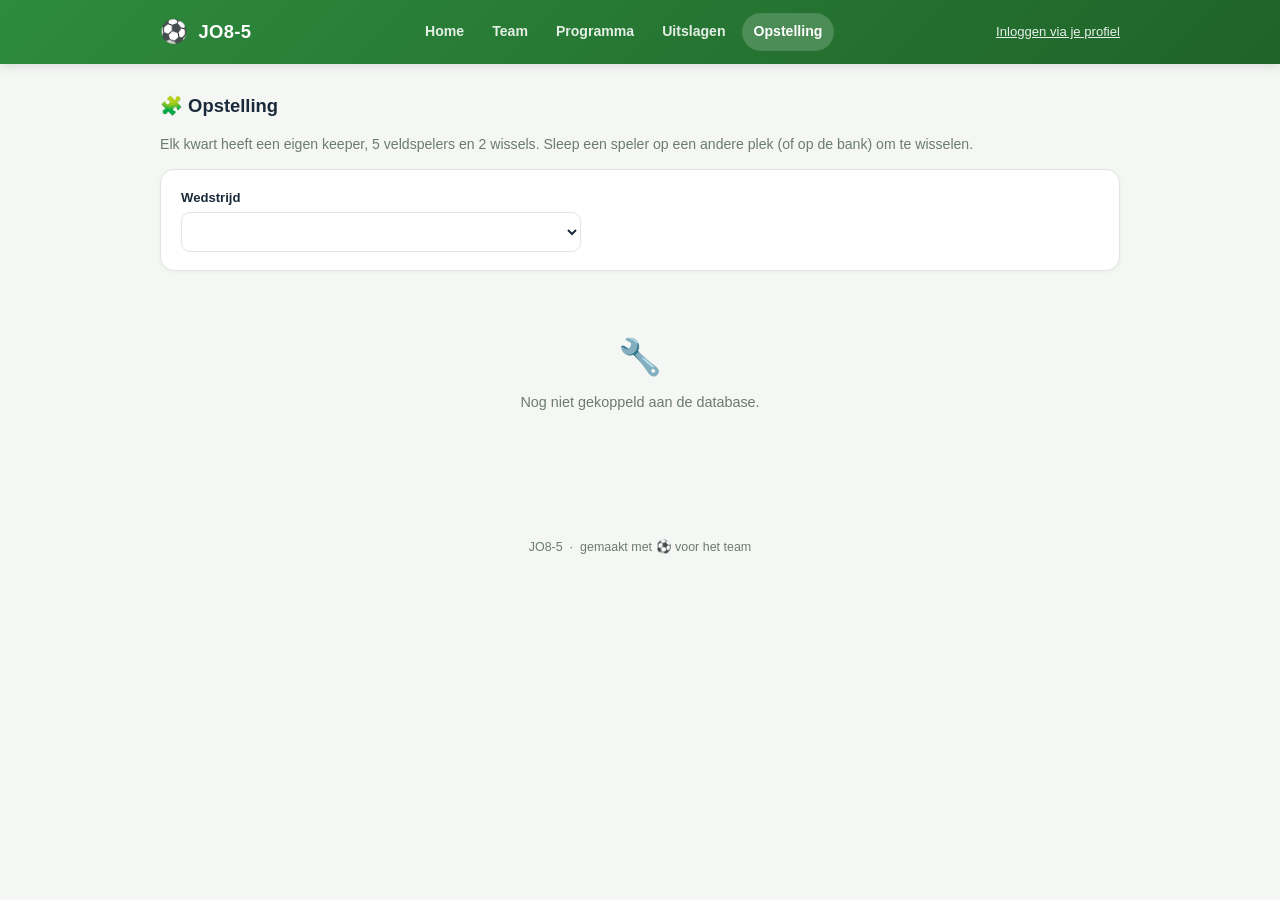
==== opstelling.html @ 722e87fe "Bouw JO8-5 teamsite: spelers, programma, uitslagen en opstelling Statische site (vanilla JS + Supaba" ====
<!DOCTYPE html>
<html lang="nl">
<head>
<meta charset="UTF-8" />
<meta name="viewport" content="width=device-width, initial-scale=1.0" />
<title>Opstelling – JO8-5</title>
<link rel="stylesheet" href="style.css" />
</head>
<body>

<main>
  <div class="sectie-titel" style="margin-top:0">🧩 Opstelling</div>
  <p style="color:var(--text-muted);font-size:0.88rem;margin-bottom:14px">Elk kwart heeft een eigen keeper, 5 veldspelers en 2 wissels. Sleep een speler op een andere plek (of op de bank) om te wisselen.</p>

  <div class="card" style="margin-bottom:20px">
    <div class="form-group" style="margin:0">
      <label>Wedstrijd</label>
      <select id="kies-opstelling-wedstrijd"></select>
    </div>
  </div>

  <div id="opstelling-inhoud"><div class="leeg-melding">Laden…</div></div>
</main>

<script src="shared.js"></script>
<script>
renderHeader('opstelling');
renderFooter();

const sessie = huidigeSessie();
const MAG_BEWERKEN = !!(sessie && sessie.isBeheerder);

// Vaste veldposities: index 0 = keeper, 1-2 = verdedigers, 3-4 = middenvelders, 5 = aanvaller
const POSITIES = [
  { x: 50, y: 90, rol: 'keeper' },
  { x: 28, y: 68 }, { x: 72, y: 68 },
  { x: 28, y: 42 }, { x: 72, y: 42 },
  { x: 50, y: 18 },
];

let SPELERS = [];         // [{id, naam, foto_url}]
let SPELERS_BY_ID = {};
let KWART_DATA = {};      // { 1: {spelers:[id x6], wissels:[id x2]}, 2: {...}, 3: {...}, 4: {...} }
let HUIDIGE_WEDSTRIJD_ID = null;

function chipHtml(spelerId, kwart, slotType, slotIndex, rol) {
  const s = SPELERS_BY_ID[spelerId];
  if (!s) return '';
  const foto = s.foto_url
    ? `<img class="chip-foto" src="${s.foto_url}" alt="" onerror="this.outerHTML='<div class=chip-avatar>${escapeHtml((s.naam||'?')[0])}</div>'" />`
    : `<div class="chip-avatar">${escapeHtml((s.naam||'?')[0])}</div>`;
  return `
    <div class="speler-chip ${rol==='keeper'?'keeper':''} ${MAG_BEWERKEN?'':'niet-bewerkbaar'}"
         data-kwart="${kwart}" data-slot-type="${slotType}" data-slot-index="${slotIndex}" data-speler-id="${spelerId}">
      ${foto}
      <div class="chip-naam">${escapeHtml(s.naam)}${rol==='keeper' ? ' 🧤' : ''}</div>
    </div>`;
}

function renderKwart(kwart) {
  const data = KWART_DATA[kwart];
  const veldSlots = POSITIES.map((pos, i) => `
    <div class="veld-slot" style="left:${pos.x}%;top:${pos.y}%">
      ${chipHtml(data.spelers[i], kwart, 'veld', i, pos.rol)}
    </div>`).join('');

  const bankChips = data.wissels.map((id, i) => chipHtml(id, kwart, 'bank', i, null)).join('');

  return `
    <div class="kwart-blok" data-kwart-blok="${kwart}">
      <div class="kwart-titel">⏱️ Kwart ${kwart}</div>
      <div class="veld" data-kwart-veld="${kwart}">
        <div class="goal-box"></div>
        ${veldSlots}
      </div>
      <div class="bank-wrap">
        <div class="bank-titel">🔄 Wissels</div>
        <div class="bank-rij" data-kwart-bank="${kwart}">${bankChips}</div>
      </div>
    </div>`;
}

function renderAlleKwarten() {
  const wrap = document.getElementById('opstelling-inhoud');
  let html = `<div class="kwarten-grid">${[1,2,3,4].map(renderKwart).join('')}</div>`;
  if (MAG_BEWERKEN) {
    html += `
      <div style="margin-top:20px;display:flex;align-items:center;gap:12px">
        <button class="btn" id="btn-opslaan-opstelling">💾 Opstelling opslaan</button>
        <span id="opslaan-status" style="font-size:0.85rem;color:var(--text-muted)"></span>
      </div>`;
  }
  wrap.innerHTML = html;
  if (MAG_BEWERKEN) {
    document.getElementById('btn-opslaan-opstelling').addEventListener('click', slaOpstellingOp);
    koppelSleepEvents();
  }
}

// ============ Slepen (pointer events — werkt met muis én touch) ============
let dragState = null; // { spelerId, vanuitKwart, vanuitType, vanuitIndex, ghostEl }

function koppelSleepEvents() {
  document.querySelectorAll('.speler-chip').forEach(chip => {
    chip.addEventListener('pointerdown', onChipPointerDown);
  });
}

function onChipPointerDown(e) {
  const chip = e.currentTarget;
  e.preventDefault();
  const spelerId = parseInt(chip.dataset.spelerId, 10);
  dragState = {
    spelerId,
    kwart: parseInt(chip.dataset.kwart, 10),
    vanuitType: chip.dataset.slotType,
    vanuitIndex: parseInt(chip.dataset.slotIndex, 10),
  };
  chip.classList.add('dragging');

  const ghost = chip.cloneNode(true);
  ghost.classList.remove('dragging');
  ghost.classList.add('sleep-ghost');
  ghost.style.left = e.clientX + 'px';
  ghost.style.top = e.clientY + 'px';
  document.body.appendChild(ghost);
  dragState.ghostEl = ghost;
  dragState.bronChip = chip;

  window.addEventListener('pointermove', onPointerMove);
  window.addEventListener('pointerup', onPointerUp, { once: true });
}

function onPointerMove(e) {
  if (!dragState) return;
  dragState.ghostEl.style.left = e.clientX + 'px';
  dragState.ghostEl.style.top = e.clientY + 'px';
}

function onPointerUp(e) {
  window.removeEventListener('pointermove', onPointerMove);
  if (!dragState) return;
  const { spelerId, kwart, vanuitType, vanuitIndex, ghostEl, bronChip } = dragState;
  ghostEl.remove();
  bronChip.classList.remove('dragging');

  // Zoek het element onder de vinger/muis, binnen hetzelfde kwart
  ghostEl.style.display = 'none';
  const onder = document.elementFromPoint(e.clientX, e.clientY);
  dragState = null;
  if (!onder) return;

  const veldEl = onder.closest(`[data-kwart-veld="${kwart}"]`);
  const bankEl = onder.closest(`[data-kwart-bank="${kwart}"]`);

  let doelType = null, doelIndex = null;
  if (veldEl) {
    // Bepaal dichtstbijzijnde veldpositie t.o.v. de dropcoördinaat
    const rect = veldEl.getBoundingClientRect();
    const relX = ((e.clientX - rect.left) / rect.width) * 100;
    const relY = ((e.clientY - rect.top) / rect.height) * 100;
    let besteAfstand = Infinity;
    POSITIES.forEach((pos, i) => {
      const afstand = Math.hypot(pos.x - relX, pos.y - relY);
      if (afstand < besteAfstand) { besteAfstand = afstand; doelIndex = i; }
    });
    doelType = 'veld';
  } else if (bankEl) {
    const chipOnder = onder.closest('.speler-chip');
    doelType = 'bank';
    doelIndex = chipOnder ? parseInt(chipOnder.dataset.slotIndex, 10) : (KWART_DATA[kwart].wissels.length > 0 ? 0 : 0);
  } else {
    return; // buiten een geldig doel losgelaten
  }

  if (doelType === vanuitType && doelIndex === vanuitIndex) return; // zelfde plek

  // Wissel de twee spelers om
  const data = KWART_DATA[kwart];
  const bron = vanuitType === 'veld' ? data.spelers : data.wissels;
  const doel = doelType === 'veld' ? data.spelers : data.wissels;
  const doelSpelerId = doel[doelIndex];
  doel[doelIndex] = spelerId;
  bron[vanuitIndex] = doelSpelerId;

  const wrap = document.getElementById('opstelling-inhoud');
  const blok = wrap.querySelector(`[data-kwart-blok="${kwart}"]`);
  blok.outerHTML = renderKwart(kwart);
  koppelSleepEvents();
}

// ============ Data laden/opslaan ============
function standaardKwartData() {
  const ids = SPELERS.map(s => s.id);
  return { spelers: ids.slice(0, 6), wissels: ids.slice(6, 8) };
}

async function laadOpstellingen() {
  const inhoud = document.getElementById('opstelling-inhoud');
  if (!IS_CONFIGURED) { inhoud.innerHTML = '<div class="leeg-melding"><div class="icoon">🔧</div>Nog niet gekoppeld aan de database.</div>'; return; }
  if (!HUIDIGE_WEDSTRIJD_ID) { inhoud.innerHTML = '<div class="leeg-melding">Geen wedstrijden gevonden — voeg er eerst een toe via Programma.</div>'; return; }

  KWART_DATA = { 1: standaardKwartData(), 2: standaardKwartData(), 3: standaardKwartData(), 4: standaardKwartData() };

  try {
    const resp = await fetch(`${SUPABASE_URL}/rest/v1/opstellingen?wedstrijd_id=eq.${HUIDIGE_WEDSTRIJD_ID}&select=*`, { headers: HEADERS });
    const rijen = await resp.json();
    (rijen || []).forEach(r => {
      if (r.kwart >= 1 && r.kwart <= 4 && Array.isArray(r.spelers) && r.spelers.length === 6) {
        KWART_DATA[r.kwart] = { spelers: r.spelers.slice(), wissels: (r.wissels || []).slice() };
      }
    });
  } catch (e) { /* val terug op standaardindeling */ }

  renderAlleKwarten();
}

async function slaOpstellingOp() {
  const status = document.getElementById('opslaan-status');
  status.textContent = 'Bezig met opslaan…';
  try {
    for (const kwart of [1, 2, 3, 4]) {
      const data = KWART_DATA[kwart];
      const body = { wedstrijd_id: HUIDIGE_WEDSTRIJD_ID, kwart, spelers: data.spelers, wissels: data.wissels };
      const resp = await fetch(`${SUPABASE_URL}/rest/v1/opstellingen?on_conflict=wedstrijd_id,kwart`, {
        method: 'POST',
        headers: { ...HEADERS, Prefer: 'resolution=merge-duplicates,return=minimal' },
        body: JSON.stringify(body)
      });
      if (!resp.ok) throw new Error(await resp.text());
    }
    status.textContent = '✓ Opgeslagen!';
    setTimeout(() => { status.textContent = ''; }, 2500);
  } catch (e) {
    status.textContent = 'Opslaan mislukt.';
  }
}

async function initPagina() {
  const inhoud = document.getElementById('opstelling-inhoud');
  const select = document.getElementById('kies-opstelling-wedstrijd');
  if (!IS_CONFIGURED) { inhoud.innerHTML = '<div class="leeg-melding"><div class="icoon">🔧</div>Nog niet gekoppeld aan de database.</div>'; return; }

  try {
    const [spelersResp, wedstrijdenResp] = await Promise.all([
      fetch(`${SUPABASE_URL}/rest/v1/spelers?select=id,naam,foto_url&order=naam.asc`, { headers: HEADERS }),
      fetch(`${SUPABASE_URL}/rest/v1/wedstrijden?select=id,datum,tegenstander&order=datum.desc`, { headers: HEADERS }),
    ]);
    SPELERS = await spelersResp.json();
    SPELERS_BY_ID = Object.fromEntries(SPELERS.map(s => [s.id, s]));
    const wedstrijden = await wedstrijdenResp.json();

    if (!wedstrijden || wedstrijden.length === 0) {
      inhoud.innerHTML = '<div class="leeg-melding">Nog geen wedstrijden — voeg er eerst een toe via <a href="programma.html" style="color:var(--groen-dark);font-weight:700">Programma</a>.</div>';
      return;
    }

    select.innerHTML = wedstrijden.map(w => `<option value="${w.id}">${formatDatum(w.datum)} — vs ${escapeHtml(w.tegenstander)}</option>`).join('');
    HUIDIGE_WEDSTRIJD_ID = wedstrijden[0].id;
    select.addEventListener('change', () => {
      HUIDIGE_WEDSTRIJD_ID = parseInt(select.value, 10);
      laadOpstellingen();
    });

    laadOpstellingen();
  } catch (e) {
    inhoud.innerHTML = '<div class="leeg-melding">Kon niet laden.</div>';
  }
}

initPagina();
</script>
</body>
</html>
---- style.css ----
:root {
  --groen: #2E8B3D;
  --groen-dark: #1F6329;
  --groen-light: #EAF6EC;
  --oranje: #F5A623;
  --oranje-dark: #D68C0F;
  --navy: #1B2A3A;
  --grey-bg: #F5F7F5;
  --grey-border: #E0E5E0;
  --text: #1B2A3A;
  --text-muted: #6B7A72;
  --white: #FFFFFF;
  --rood: #C0392B;
  --rood-light: #FDEDEC;
}

* , *::before, *::after { box-sizing: border-box; margin: 0; padding: 0; }
html { scroll-behavior: smooth; }
body {
  font-family: -apple-system, BlinkMacSystemFont, 'Segoe UI', Roboto, sans-serif;
  font-size: 16px;
  color: var(--text);
  background: var(--grey-bg);
  min-height: 100vh;
  line-height: 1.5;
}

a { color: inherit; }

header.site-header {
  background: linear-gradient(135deg, var(--groen) 0%, var(--groen-dark) 100%);
  color: var(--white);
  box-shadow: 0 2px 10px rgba(0,0,0,0.12);
  position: sticky; top: 0; z-index: 100;
}
.header-inner {
  max-width: 1000px; margin: 0 auto; padding: 0 20px;
  display: flex; align-items: center; justify-content: space-between;
  height: 64px; gap: 12px; flex-wrap: wrap;
}
.logo { display: flex; align-items: center; gap: 10px; text-decoration: none; color: var(--white); font-weight: 800; font-size: 1.15rem; letter-spacing: 0.02em; }
.logo .bal { font-size: 1.4rem; }
nav.main-nav { display: flex; gap: 4px; flex-wrap: wrap; }
nav.main-nav a {
  text-decoration: none; color: rgba(255,255,255,0.88); font-size: 0.88rem; font-weight: 600;
  padding: 8px 12px; border-radius: 999px; transition: background 0.15s;
}
nav.main-nav a:hover, nav.main-nav a.actief { background: rgba(255,255,255,0.18); color: var(--white); }

.login-status { display: flex; align-items: center; gap: 8px; font-size: 0.82rem; color: rgba(255,255,255,0.9); }
.login-status .naam { font-weight: 700; }
.login-status .beheerder-badge { background: var(--oranje); color: var(--navy); font-size: 0.66rem; font-weight: 800; padding: 2px 8px; border-radius: 999px; text-transform: uppercase; letter-spacing: 0.04em; }
.btn-uitloggen { background: none; border: 1px solid rgba(255,255,255,0.4); color: var(--white); font-size: 0.78rem; font-weight: 600; padding: 5px 11px; border-radius: 999px; cursor: pointer; font-family: inherit; }
.btn-uitloggen:hover { background: rgba(255,255,255,0.15); }

main { max-width: 1000px; margin: 0 auto; padding: 28px 20px 60px; }

.hero {
  background: linear-gradient(135deg, var(--groen) 0%, #3FA855 45%, var(--oranje) 130%);
  color: var(--white); border-radius: 18px; padding: 32px 24px; margin-bottom: 28px;
  box-shadow: 0 8px 24px rgba(46,139,61,0.25);
}
.hero h1 { font-size: clamp(1.5rem, 4vw, 2.1rem); font-weight: 800; margin-bottom: 8px; }
.hero p { opacity: 0.95; font-size: 0.95rem; max-width: 520px; }

.sectie-titel { font-size: 1.15rem; font-weight: 800; color: var(--navy); margin: 32px 0 14px; display: flex; align-items: center; gap: 8px; }
.sectie-titel:first-child { margin-top: 0; }

.card { background: var(--white); border: 1px solid var(--grey-border); border-radius: 14px; padding: 18px 20px; box-shadow: 0 1px 4px rgba(0,0,0,0.04); }
.card + .card { margin-top: 12px; }

.grid { display: grid; grid-template-columns: repeat(auto-fill, minmax(150px, 1fr)); gap: 14px; }

.speler-kaart {
  background: var(--white); border: 1px solid var(--grey-border); border-radius: 16px;
  padding: 16px; text-align: center; text-decoration: none; color: var(--text);
  transition: transform 0.15s, box-shadow 0.15s;
}
.speler-kaart:hover { transform: translateY(-3px); box-shadow: 0 8px 20px rgba(46,139,61,0.18); border-color: var(--groen); }
.speler-foto, .speler-avatar {
  width: 84px; height: 84px; border-radius: 50%; margin: 0 auto 10px; object-fit: cover;
  border: 3px solid var(--groen-light);
}
.speler-avatar { background: var(--groen-light); display: flex; align-items: center; justify-content: center; font-size: 2rem; color: var(--groen); }
.speler-naam { font-weight: 700; font-size: 0.95rem; color: var(--navy); }
.speler-rugnummer { font-size: 0.75rem; color: var(--text-muted); margin-top: 2px; }

.feit-lijst { display: flex; flex-direction: column; gap: 10px; margin-top: 16px; }
.feit { display: flex; gap: 10px; align-items: baseline; }
.feit .label { flex: none; width: 150px; font-size: 0.78rem; font-weight: 700; color: var(--text-muted); text-transform: uppercase; letter-spacing: 0.03em; }
.feit .waarde { font-size: 0.95rem; color: var(--text); }
.feit .waarde:empty::after { content: '—'; color: var(--grey-border); }

.slider-wrap { margin-top: 6px; }
.slider-labels { display: flex; justify-content: space-between; font-size: 0.72rem; color: var(--text-muted); margin-top: 4px; font-weight: 600; }
input[type="range"] { width: 100%; accent-color: var(--groen); }

.stat-blok { display: inline-flex; align-items: center; gap: 8px; background: var(--oranje); color: var(--navy); font-weight: 800; padding: 8px 16px; border-radius: 12px; font-size: 0.95rem; }
.stat-blok .getal { font-size: 1.4rem; }

form.form { display: flex; flex-direction: column; gap: 14px; margin-top: 14px; }
.form-group label { display: block; font-size: 0.82rem; font-weight: 700; color: var(--navy); margin-bottom: 5px; }
.form-group input, .form-group select, .form-group textarea {
  width: 100%; padding: 10px 12px; border: 1.5px solid var(--grey-border); border-radius: 9px;
  font-family: inherit; font-size: 0.92rem; color: var(--text); background: var(--white);
}
.form-group input:focus, .form-group select:focus, .form-group textarea:focus { outline: none; border-color: var(--groen); box-shadow: 0 0 0 3px rgba(46,139,61,0.14); }
.form-group textarea { resize: vertical; min-height: 70px; }
.form-row { display: grid; grid-template-columns: 1fr 1fr; gap: 12px; }
@media (max-width: 560px) { .form-row { grid-template-columns: 1fr; } }

.btn {
  display: inline-flex; align-items: center; justify-content: center; gap: 6px;
  background: var(--groen); color: var(--white); border: none; border-radius: 10px;
  padding: 11px 20px; font-family: inherit; font-size: 0.92rem; font-weight: 700; cursor: pointer;
  transition: background 0.15s;
}
.btn:hover { background: var(--groen-dark); }
.btn.secundair { background: var(--white); color: var(--groen); border: 1.5px solid var(--groen); }
.btn.secundair:hover { background: var(--groen-light); }
.btn.klein { padding: 7px 14px; font-size: 0.82rem; }
.btn:disabled { opacity: 0.55; cursor: not-allowed; }

.fout-melding { background: var(--rood-light); color: var(--rood); border: 1px solid rgba(192,57,43,0.3); border-radius: 9px; padding: 10px 14px; font-size: 0.85rem; display: none; }
.fout-melding.zichtbaar { display: block; }
.succes-melding { background: var(--groen-light); color: var(--groen-dark); border: 1px solid rgba(46,139,61,0.3); border-radius: 9px; padding: 10px 14px; font-size: 0.85rem; display: none; }
.succes-melding.zichtbaar { display: block; }

.wedstrijd-rij { display: flex; align-items: center; gap: 14px; padding: 14px 4px; border-bottom: 1px solid var(--grey-border); flex-wrap: wrap; }
.wedstrijd-rij:last-child { border-bottom: none; }
.wedstrijd-datum { flex: none; width: 92px; font-size: 0.8rem; color: var(--text-muted); font-weight: 700; }
.wedstrijd-info { flex: 1; min-width: 160px; }
.wedstrijd-tegenstander { font-weight: 700; color: var(--navy); font-size: 0.95rem; }
.wedstrijd-detail { font-size: 0.78rem; color: var(--text-muted); margin-top: 2px; }
.wedstrijd-score { flex: none; font-size: 1.15rem; font-weight: 800; color: var(--groen-dark); background: var(--groen-light); padding: 5px 14px; border-radius: 999px; }
.wedstrijd-verslag { flex-basis: 100%; font-size: 0.87rem; color: var(--text); background: var(--grey-bg); border-radius: 9px; padding: 10px 12px; margin-top: 6px; }

.badge-thuis-uit { font-size: 0.68rem; font-weight: 700; padding: 2px 9px; border-radius: 999px; text-transform: uppercase; }
.badge-thuis-uit.thuis { background: var(--groen-light); color: var(--groen-dark); }
.badge-thuis-uit.uit { background: #EAF0FB; color: #1A5276; }

.leeg-melding { text-align: center; padding: 40px 20px; color: var(--text-muted); font-size: 0.9rem; }
.leeg-melding .icoon { font-size: 2.2rem; margin-bottom: 8px; }

footer.site-footer { text-align: center; padding: 24px; color: var(--text-muted); font-size: 0.78rem; }

/* ============ Opstelling / veld ============ */
.kwarten-grid { display: grid; grid-template-columns: repeat(auto-fit, minmax(260px, 1fr)); gap: 20px; }
.kwart-blok { background: var(--white); border: 1px solid var(--grey-border); border-radius: 16px; padding: 16px; }
.kwart-titel { font-weight: 800; color: var(--navy); font-size: 0.98rem; margin-bottom: 10px; display: flex; align-items: center; justify-content: space-between; }

.veld {
  position: relative; width: 100%; aspect-ratio: 3 / 4;
  background: repeating-linear-gradient(0deg, #3FA855 0px, #3FA855 34px, #379a4c 34px, #379a4c 68px);
  border: 3px solid rgba(255,255,255,0.85); border-radius: 10px; overflow: hidden;
  touch-action: none;
}
.veld::before { content:''; position:absolute; left:0; right:0; top:50%; height:2px; background:rgba(255,255,255,0.7); }
.veld::after { content:''; position:absolute; left:50%; top:50%; width:60px; height:60px; margin:-30px 0 0 -30px; border:2px solid rgba(255,255,255,0.7); border-radius:50%; }
.veld .goal-box { position:absolute; left:50%; bottom:0; width:46%; height:14%; margin-left:-23%; border:2px solid rgba(255,255,255,0.7); border-bottom:none; border-radius: 3px 3px 0 0; }

.veld-slot { position: absolute; transform: translate(-50%, -50%); }

.speler-chip {
  display: flex; flex-direction: column; align-items: center; gap: 2px;
  cursor: grab; user-select: none; touch-action: none; width: 58px;
}
.speler-chip .chip-foto, .speler-chip .chip-avatar {
  width: 40px; height: 40px; border-radius: 50%; object-fit: cover;
  border: 2.5px solid var(--white); box-shadow: 0 2px 6px rgba(0,0,0,0.3);
  background: var(--oranje); display: flex; align-items: center; justify-content: center;
  font-size: 0.95rem; font-weight: 800; color: var(--navy);
}
.speler-chip.keeper .chip-foto, .speler-chip.keeper .chip-avatar { border-color: var(--oranje); box-shadow: 0 0 0 2px var(--oranje), 0 2px 6px rgba(0,0,0,0.3); }
.speler-chip .chip-naam { font-size: 0.66rem; font-weight: 700; color: var(--white); text-shadow: 0 1px 3px rgba(0,0,0,0.6); text-align: center; line-height: 1.1; white-space: nowrap; }
.speler-chip.dragging { opacity: 0.35; }
.speler-chip.niet-bewerkbaar { cursor: default; }

.bank-wrap { margin-top: 12px; }
.bank-titel { font-size: 0.72rem; font-weight: 700; text-transform: uppercase; letter-spacing: 0.04em; color: var(--text-muted); margin-bottom: 6px; }
.bank-rij { display: flex; gap: 14px; background: var(--grey-bg); border: 1px dashed var(--grey-border); border-radius: 10px; padding: 10px; min-height: 62px; touch-action: none; }
.bank-rij .speler-chip .chip-naam { color: var(--navy); text-shadow: none; }

.sleep-ghost { position: fixed; pointer-events: none; z-index: 999; transform: translate(-50%, -50%); opacity: 0.9; }

select#kies-opstelling-wedstrijd { max-width: 400px; }
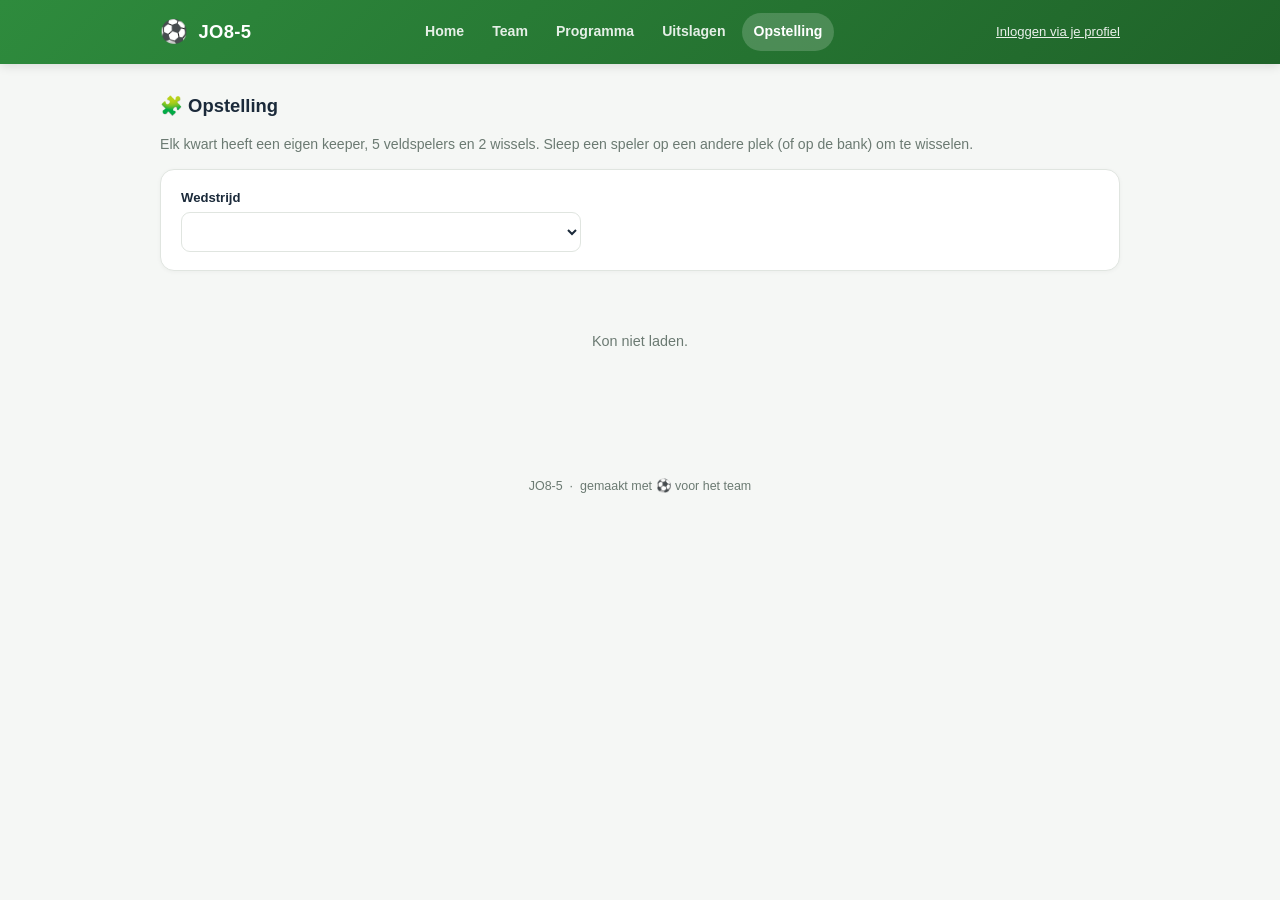
==== commit 832f6807: "Wijzig opstelling naar 2-1-2 (keeper, 2 verdedigers, mid-mid, 2 aanvallers) Was 2-2-1 (2 verdedigers" ====
--- a/opstelling.html
+++ b/opstelling.html
@@ -31,11 +31,12 @@
 const MAG_BEWERKEN = !!(sessie && sessie.isBeheerder);
 
 // Vaste veldposities: index 0 = keeper, 1-2 = verdedigers, 3-4 = middenvelders, 5 = aanvaller
+// Opstelling 2-1-2: keeper, 2 verdedigers, 1 middenvelder (mid-mid), 2 aanvallers
 const POSITIES = [
   { x: 50, y: 90, rol: 'keeper' },
-  { x: 28, y: 68 }, { x: 72, y: 68 },
-  { x: 28, y: 42 }, { x: 72, y: 42 },
-  { x: 50, y: 18 },
+  { x: 28, y: 66 }, { x: 72, y: 66 },   // verdedigers
+  { x: 50, y: 44 },                      // middenvelder
+  { x: 28, y: 18 }, { x: 72, y: 18 },   // aanvallers
 ];
 
 let SPELERS = [];         // [{id, naam, foto_url}]
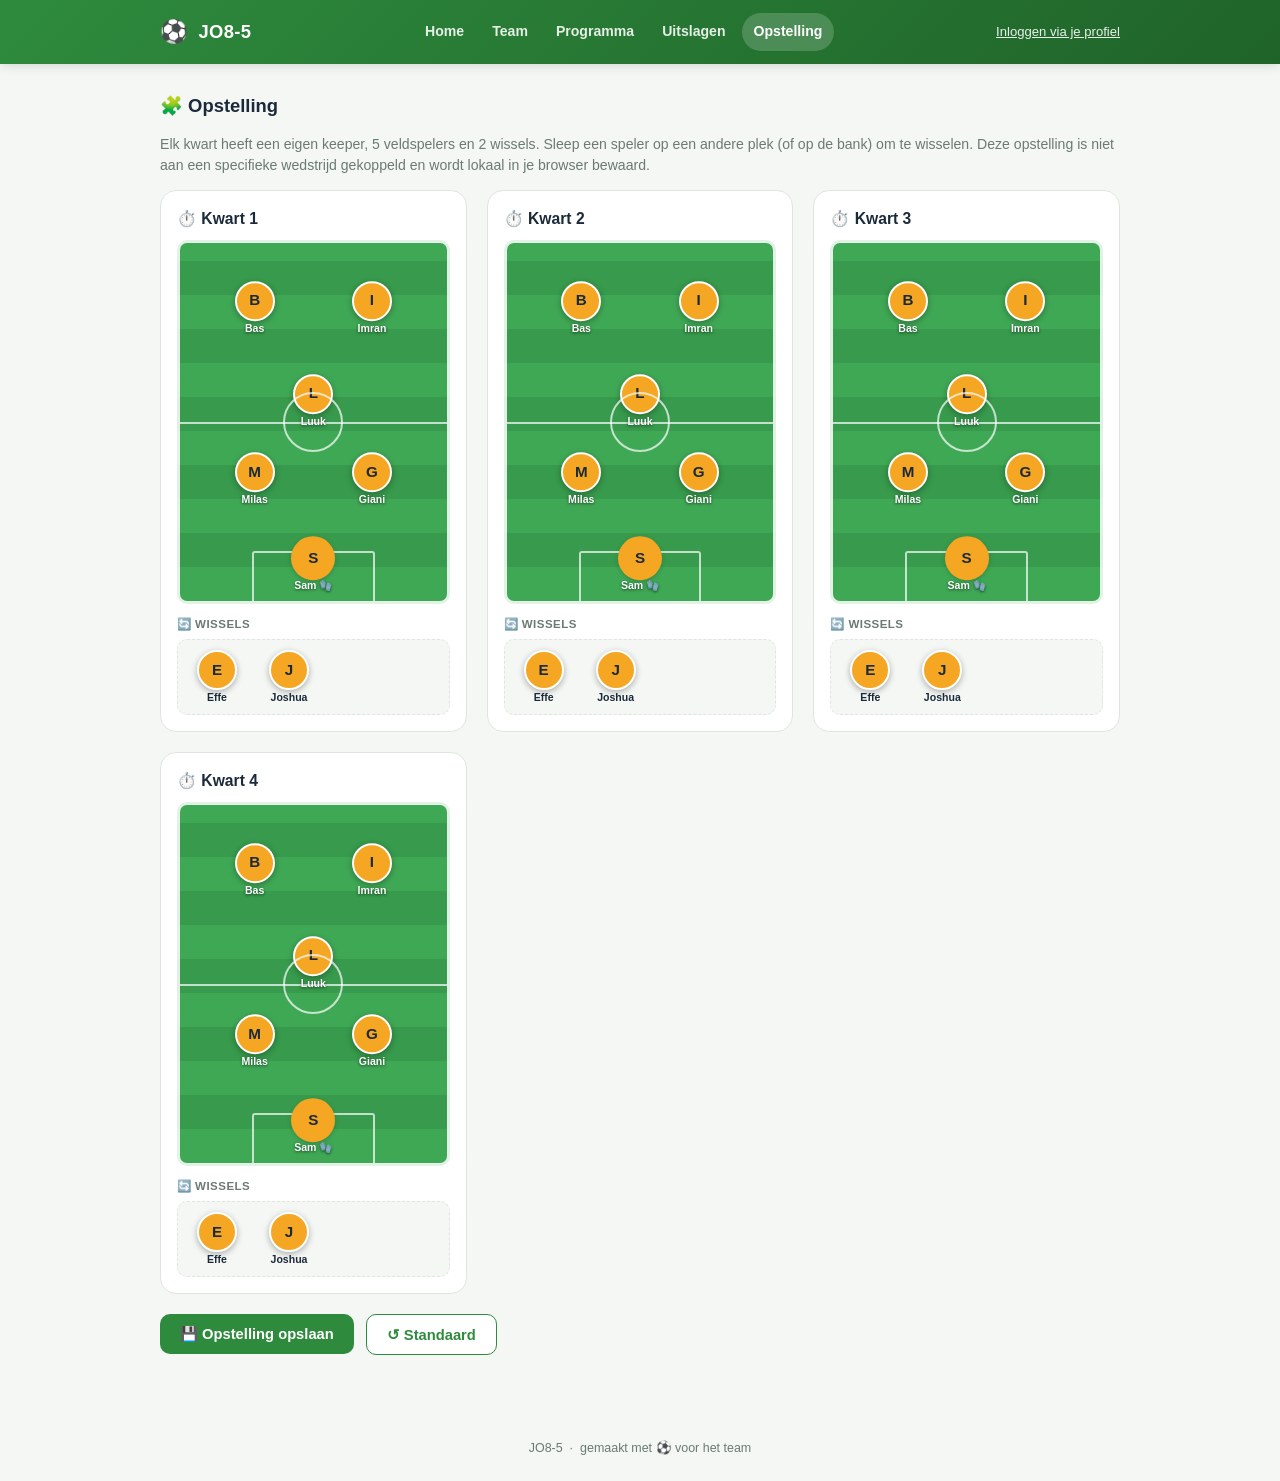
==== commit 3039c857: "Opstelling werkt lokaal zonder database Spelersnamen komen uit shared.js in plaats van Supabase, de " ====
--- a/opstelling.html
+++ b/opstelling.html
@@ -10,14 +10,7 @@
 
 <main>
   <div class="sectie-titel" style="margin-top:0">🧩 Opstelling</div>
-  <p style="color:var(--text-muted);font-size:0.88rem;margin-bottom:14px">Elk kwart heeft een eigen keeper, 5 veldspelers en 2 wissels. Sleep een speler op een andere plek (of op de bank) om te wisselen.</p>
-
-  <div class="card" style="margin-bottom:20px">
-    <div class="form-group" style="margin:0">
-      <label>Wedstrijd</label>
-      <select id="kies-opstelling-wedstrijd"></select>
-    </div>
-  </div>
+  <p style="color:var(--text-muted);font-size:0.88rem;margin-bottom:14px">Elk kwart heeft een eigen keeper, 5 veldspelers en 2 wissels. Sleep een speler op een andere plek (of op de bank) om te wisselen. Deze opstelling is niet aan een specifieke wedstrijd gekoppeld en wordt lokaal in je browser bewaard.</p>
 
   <div id="opstelling-inhoud"><div class="leeg-melding">Laden…</div></div>
 </main>
@@ -27,10 +20,13 @@
 renderHeader('opstelling');
 renderFooter();
 
-const sessie = huidigeSessie();
-const MAG_BEWERKEN = !!(sessie && sessie.isBeheerder);
-
-// Vaste veldposities: index 0 = keeper, 1-2 = verdedigers, 3-4 = middenvelders, 5 = aanvaller
+// Deze pagina werkt zonder database: de spelers komen uit SPELERS_NAMEN
+// (shared.js) en de opstelling wordt lokaal opgeslagen (localStorage),
+// niet gekoppeld aan een wedstrijd uit Supabase.
+const MAG_BEWERKEN = true;
+const LOKALE_OPSLAG_KEY = 'jo85_opstelling_lokaal';
+
+// Vaste veldposities: index 0 = keeper, 1-2 = verdedigers, 3 = middenvelder, 4-5 = aanvallers
 // Opstelling 2-1-2: keeper, 2 verdedigers, 1 middenvelder (mid-mid), 2 aanvallers
 const POSITIES = [
   { x: 50, y: 90, rol: 'keeper' },
@@ -39,10 +35,9 @@
   { x: 28, y: 18 }, { x: 72, y: 18 },   // aanvallers
 ];
 
-let SPELERS = [];         // [{id, naam, foto_url}]
-let SPELERS_BY_ID = {};
-let KWART_DATA = {};      // { 1: {spelers:[id x6], wissels:[id x2]}, 2: {...}, 3: {...}, 4: {...} }
-let HUIDIGE_WEDSTRIJD_ID = null;
+const SPELERS = SPELERS_NAMEN.map((naam, i) => ({ id: i + 1, naam, foto_url: null }));
+const SPELERS_BY_ID = Object.fromEntries(SPELERS.map(s => [s.id, s]));
+let KWART_DATA = {}; // { 1: {spelers:[id x6], wissels:[id x2]}, 2: {...}, 3: {...}, 4: {...} }
 
 function chipHtml(spelerId, kwart, slotType, slotIndex, rol) {
   const s = SPELERS_BY_ID[spelerId];
@@ -88,12 +83,19 @@
     html += `
       <div style="margin-top:20px;display:flex;align-items:center;gap:12px">
         <button class="btn" id="btn-opslaan-opstelling">💾 Opstelling opslaan</button>
+        <button class="btn secundair" id="btn-reset-opstelling">↺ Standaard</button>
         <span id="opslaan-status" style="font-size:0.85rem;color:var(--text-muted)"></span>
       </div>`;
   }
   wrap.innerHTML = html;
   if (MAG_BEWERKEN) {
     document.getElementById('btn-opslaan-opstelling').addEventListener('click', slaOpstellingOp);
+    document.getElementById('btn-reset-opstelling').addEventListener('click', () => {
+      if (!confirm('Terug naar de standaardindeling? Lokaal opgeslagen wijzigingen gaan verloren.')) return;
+      localStorage.removeItem(LOKALE_OPSLAG_KEY);
+      KWART_DATA = { 1: standaardKwartData(), 2: standaardKwartData(), 3: standaardKwartData(), 4: standaardKwartData() };
+      renderAlleKwarten();
+    });
     koppelSleepEvents();
   }
 }
@@ -190,86 +192,42 @@
   koppelSleepEvents();
 }
 
-// ============ Data laden/opslaan ============
+// ============ Data laden/opslaan (lokaal — geen database) ============
 function standaardKwartData() {
   const ids = SPELERS.map(s => s.id);
   return { spelers: ids.slice(0, 6), wissels: ids.slice(6, 8) };
 }
 
-async function laadOpstellingen() {
-  const inhoud = document.getElementById('opstelling-inhoud');
-  if (!IS_CONFIGURED) { inhoud.innerHTML = '<div class="leeg-melding"><div class="icoon">🔧</div>Nog niet gekoppeld aan de database.</div>'; return; }
-  if (!HUIDIGE_WEDSTRIJD_ID) { inhoud.innerHTML = '<div class="leeg-melding">Geen wedstrijden gevonden — voeg er eerst een toe via Programma.</div>'; return; }
-
+function laadOpstellingen() {
   KWART_DATA = { 1: standaardKwartData(), 2: standaardKwartData(), 3: standaardKwartData(), 4: standaardKwartData() };
-
   try {
-    const resp = await fetch(`${SUPABASE_URL}/rest/v1/opstellingen?wedstrijd_id=eq.${HUIDIGE_WEDSTRIJD_ID}&select=*`, { headers: HEADERS });
-    const rijen = await resp.json();
-    (rijen || []).forEach(r => {
-      if (r.kwart >= 1 && r.kwart <= 4 && Array.isArray(r.spelers) && r.spelers.length === 6) {
-        KWART_DATA[r.kwart] = { spelers: r.spelers.slice(), wissels: (r.wissels || []).slice() };
-      }
-    });
+    const raw = localStorage.getItem(LOKALE_OPSLAG_KEY);
+    if (raw) {
+      const opgeslagen = JSON.parse(raw);
+      [1, 2, 3, 4].forEach(kwart => {
+        const r = opgeslagen[kwart];
+        if (r && Array.isArray(r.spelers) && r.spelers.length === 6) {
+          KWART_DATA[kwart] = { spelers: r.spelers.slice(), wissels: (r.wissels || []).slice() };
+        }
+      });
+    }
   } catch (e) { /* val terug op standaardindeling */ }
 
   renderAlleKwarten();
 }
 
-async function slaOpstellingOp() {
+function slaOpstellingOp() {
   const status = document.getElementById('opslaan-status');
-  status.textContent = 'Bezig met opslaan…';
   try {
-    for (const kwart of [1, 2, 3, 4]) {
-      const data = KWART_DATA[kwart];
-      const body = { wedstrijd_id: HUIDIGE_WEDSTRIJD_ID, kwart, spelers: data.spelers, wissels: data.wissels };
-      const resp = await fetch(`${SUPABASE_URL}/rest/v1/opstellingen?on_conflict=wedstrijd_id,kwart`, {
-        method: 'POST',
-        headers: { ...HEADERS, Prefer: 'resolution=merge-duplicates,return=minimal' },
-        body: JSON.stringify(body)
-      });
-      if (!resp.ok) throw new Error(await resp.text());
-    }
-    status.textContent = '✓ Opgeslagen!';
+    localStorage.setItem(LOKALE_OPSLAG_KEY, JSON.stringify(KWART_DATA));
+    status.textContent = '✓ Opgeslagen op dit apparaat!';
     setTimeout(() => { status.textContent = ''; }, 2500);
   } catch (e) {
     status.textContent = 'Opslaan mislukt.';
   }
 }
 
-async function initPagina() {
-  const inhoud = document.getElementById('opstelling-inhoud');
-  const select = document.getElementById('kies-opstelling-wedstrijd');
-  if (!IS_CONFIGURED) { inhoud.innerHTML = '<div class="leeg-melding"><div class="icoon">🔧</div>Nog niet gekoppeld aan de database.</div>'; return; }
-
-  try {
-    const [spelersResp, wedstrijdenResp] = await Promise.all([
-      fetch(`${SUPABASE_URL}/rest/v1/spelers?select=id,naam,foto_url&order=naam.asc`, { headers: HEADERS }),
-      fetch(`${SUPABASE_URL}/rest/v1/wedstrijden?select=id,datum,tegenstander&order=datum.desc`, { headers: HEADERS }),
-    ]);
-    SPELERS = await spelersResp.json();
-    SPELERS_BY_ID = Object.fromEntries(SPELERS.map(s => [s.id, s]));
-    const wedstrijden = await wedstrijdenResp.json();
-
-    if (!wedstrijden || wedstrijden.length === 0) {
-      inhoud.innerHTML = '<div class="leeg-melding">Nog geen wedstrijden — voeg er eerst een toe via <a href="programma.html" style="color:var(--groen-dark);font-weight:700">Programma</a>.</div>';
-      return;
-    }
-
-    select.innerHTML = wedstrijden.map(w => `<option value="${w.id}">${formatDatum(w.datum)} — vs ${escapeHtml(w.tegenstander)}</option>`).join('');
-    HUIDIGE_WEDSTRIJD_ID = wedstrijden[0].id;
-    select.addEventListener('change', () => {
-      HUIDIGE_WEDSTRIJD_ID = parseInt(select.value, 10);
-      laadOpstellingen();
-    });
-
-    laadOpstellingen();
-  } catch (e) {
-    inhoud.innerHTML = '<div class="leeg-melding">Kon niet laden.</div>';
-  }
-}
-
-initPagina();
+laadOpstellingen();
 </script>
 </body>
 </html>
